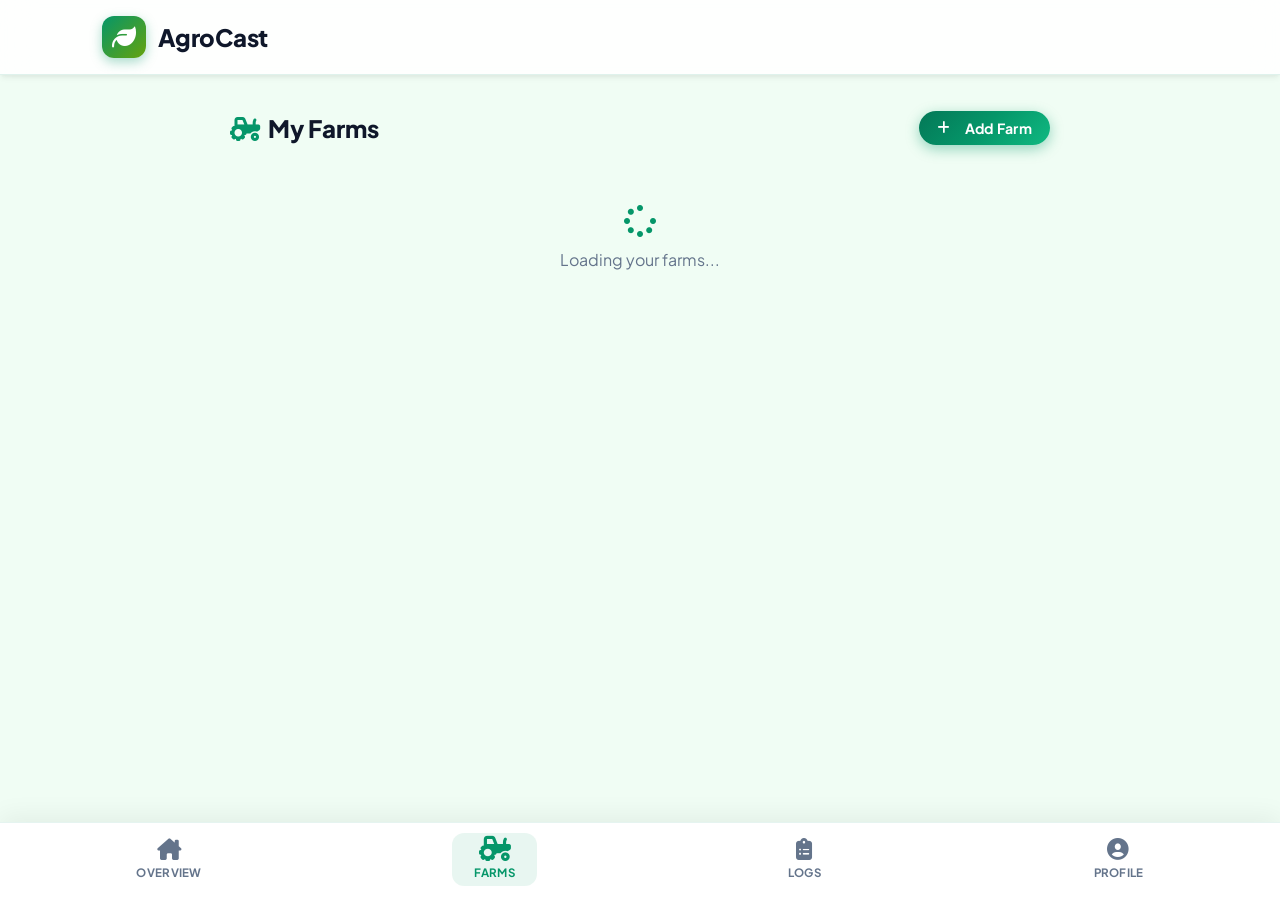
==== agrocast/farm.html @ 1116cd67 "Add files via upload" ====
<!DOCTYPE html>
<html lang="en">

<head>
    <meta charset="UTF-8">
    <meta name="viewport" content="width=device-width, initial-scale=1.0">
    <meta name="theme-color" content="#059669">
    <title>AgroCast | My Farms</title>
    <link rel="stylesheet" href="https://cdnjs.cloudflare.com/ajax/libs/font-awesome/6.4.0/css/all.min.css">
    <link rel="stylesheet" href="./style.css">
    <style>
        .farm-card {
            background: white;
            border-radius: 20px;
            padding: 20px;
            margin-bottom: 16px;
            border: 1px solid rgba(16,185,129,0.12);
            box-shadow: 0 4px 16px rgba(0,0,0,0.04);
        }
        .farm-card-header {
            display: flex;
            justify-content: space-between;
            align-items: flex-start;
            margin-bottom: 12px;
        }
        .farm-name {
            font-size: 1.2rem;
            font-weight: 700;
            color: var(--text-bold);
        }
        .farm-crop-badge {
            background: rgba(16,185,129,0.1);
            color: var(--primary);
            padding: 4px 12px;
            border-radius: 20px;
            font-size: 0.78rem;
            font-weight: 700;
            text-transform: uppercase;
        }
        .farm-meta {
            display: flex;
            flex-wrap: wrap;
            gap: 10px;
            margin-bottom: 16px;
        }
        .farm-meta-item {
            display: flex;
            align-items: center;
            gap: 6px;
            color: var(--text-light);
            font-size: 0.88rem;
        }
        .farm-meta-item i { color: var(--primary); }
        .farm-actions {
            display: flex;
            gap: 8px;
            flex-wrap: wrap;
        }
        .btn-sm {
            padding: 8px 14px;
            border-radius: 12px;
            font-size: 0.82rem;
            font-weight: 600;
            border: none;
            cursor: pointer;
            display: flex;
            align-items: center;
            gap: 6px;
            transition: all 0.2s;
        }
        .btn-primary-sm { background: var(--primary); color: white; }
        .btn-outline-sm { background: transparent; color: var(--primary); border: 1.5px solid var(--primary); }
        .btn-danger-sm { background: transparent; color: #ef4444; border: 1.5px solid #ef4444; }
        .btn-sm:hover { transform: translateY(-1px); opacity: 0.9; }
        .rec-modal-overlay {
            display: none;
            position: fixed; top: 0; left: 0; width: 100%; height: 100%;
            background: rgba(0,0,0,0.55); z-index: 1000;
            align-items: center; justify-content: center;
        }
        .rec-modal-box {
            background: white; border-radius: 24px; padding: 28px;
            width: 92%; max-width: 440px; max-height: 80vh; overflow-y: auto;
        }
        .rec-item {
            background: rgba(16,185,129,0.05);
            border-left: 3px solid var(--primary);
            padding: 12px 14px;
            border-radius: 10px;
            margin-bottom: 10px;
        }
        .rec-item .rec-type { font-weight: 700; color: var(--primary); font-size: 0.82rem; text-transform: uppercase; }
        .rec-item .rec-msg { color: var(--text-main); font-size: 0.9rem; margin-top: 4px; }
        .priority-HIGH { border-left-color: #ef4444; }
        .priority-HIGH .rec-type { color: #ef4444; }
        .priority-MEDIUM { border-left-color: #f59e0b; }
        .priority-MEDIUM .rec-type { color: #d97706; }
        .edit-form { display: none; margin-top: 16px; padding-top: 16px; border-top: 1px solid rgba(0,0,0,0.08); }
        .edit-form.open { display: block; }
        .loading-state { text-align: center; padding: 40px 20px; color: var(--text-light); }
        .loading-state i { font-size: 2rem; margin-bottom: 12px; color: var(--primary); }
        body.app-page {
            background-image: url('https://images.unsplash.com/photo-1500382017468-9049fed747ef?q=80&w=2000&auto=format&fit=crop');
            background-size: cover;
            background-position: center;
            background-attachment: fixed;
        }
    </style>
</head>

<body class="app-page">
    <nav class="navbar">
        <div class="nav-brand"><i class="fas fa-leaf"></i> AgroCast</div>
        <div id="userGreeting" style="font-weight:700; color:var(--text-bold);"></div>
    </nav>

    <main class="dashboard-container">
        <div style="display: flex; justify-content: space-between; align-items: center; margin-bottom: 20px;">
            <h2 style="font-size: 1.5rem; font-weight: 800; color: var(--text-bold);">
                <i class="fas fa-tractor" style="color: var(--primary); margin-right: 8px;"></i>My Farms
            </h2>
            <button id="openAddFarmBtn" style="border-radius: 50px; font-size: 0.88rem; padding: 10px 18px; font-weight: 700;">
                <i class="fas fa-plus" style="margin-right: 6px;"></i> Add Farm
            </button>
        </div>

        <div id="farmsContainer">
            <div class="loading-state">
                <i class="fas fa-spinner fa-spin"></i>
                <p>Loading your farms...</p>
            </div>
        </div>
    </main>

    <!-- Recommendations Modal -->
    <div id="recModal" class="rec-modal-overlay">
        <div class="rec-modal-box">
            <div style="display: flex; justify-content: space-between; align-items: center; margin-bottom: 20px;">
                <h3 id="recModalTitle" style="font-size: 1.2rem; font-weight: 800;">Farm Recommendations</h3>
                <button id="closeRecModal" style="background: none; border: none; cursor: pointer; font-size: 1.4rem; color: var(--text-light);">✕</button>
            </div>
            <div id="recModalBody">
                <div class="loading-state"><i class="fas fa-spinner fa-spin"></i><p>Loading recommendations...</p></div>
            </div>
        </div>
    </div>

    <!-- Add Farm Modal (reused from dashboard) -->
    <div id="createFarmModal" style="display: none; position: fixed; top: 0; left: 0; width: 100%; height: 100%; background: rgba(0,0,0,0.5); z-index: 1000; align-items: center; justify-content: center;">
        <div class="card" style="width: 90%; max-width: 400px; padding: 24px; background: white;">
            <h3 style="margin-bottom: 8px;">Register Your Farm</h3>
            <p style="color: var(--text-light); margin-bottom: 20px; font-size: 0.9rem;">Enter your farm details to get accurate crop recommendations.</p>
            <div class="input-group">
                <label>Farm Name</label>
                <input type="text" id="farmName" placeholder="e.g. Sunny Acres Farm">
            </div>
            <div class="input-group">
                <label>Location (City)</label>
                <input type="text" id="farmLocation" placeholder="e.g. Lagos">
            </div>
            <div class="input-group">
                <label>State</label>
                <input type="text" id="farmState" placeholder="e.g. Lagos">
            </div>
            <div class="input-group">
                <label>Primary Crop</label>
                <select id="farmCrop" style="width: 100%; padding: 12px; border: 1px solid var(--border-color); border-radius: 12px; background: var(--bg-light); font-family: inherit; font-size: 1rem;">
                    <option value="">Loading crops...</option>
                </select>
            </div>
            <button id="submitFarmBtn" style="margin-top: 10px;">Save Farm Details</button>
            <button id="cancelFarmBtn" style="margin-top: 8px; background: transparent; color: var(--text-light); border: 1.5px solid var(--border-color);">Cancel</button>
        </div>
    </div>

    <div class="bottom-nav">
        <a href="dashboard.html" class="nav-item">
            <i class="fas fa-house-chimney"></i><span>Overview</span>
        </a>
        <a href="farm.html" class="nav-item active">
            <i class="fas fa-tractor"></i><span>Farms</span>
        </a>
        <a href="logs.html" class="nav-item">
            <i class="fas fa-clipboard-list"></i><span>Logs</span>
        </a>
        <a href="profile.html" class="nav-item">
            <i class="fas fa-user-circle"></i><span>Profile</span>
        </a>
    </div>

    <script src="./config.js"></script>
    <script src="./app.js"></script>
</body>

</html>
---- agrocast/style.css ----
@import url('https://fonts.googleapis.com/css2?family=Plus+Jakarta+Sans:wght@300;400;500;600;700;800&display=swap');

/* =============================================
   DESIGN TOKENS
   ============================================= */
:root {
    --primary:        #059669;
    --primary-light:  #10b981;
    --primary-dark:   #047857;
    --teal:           #0d9488;
    --lime:           #65a30d;
    --accent:         #f59e0b;
    --accent-warm:    #ef4444;
    --gold:           #eab308;

    --surface:        rgba(255, 255, 255, 0.70);
    --surface-solid:  rgba(255, 255, 255, 0.97);
    --bg-light:       #f0fdf4;
    --border-color:   rgba(0, 0, 0, 0.08);

    --text-bold:  #0f172a;
    --text-main:  #334155;
    --text-light: #64748b;

    --shadow-sm:   0 4px 6px -1px rgba(0,0,0,0.06), 0 2px 4px -1px rgba(0,0,0,0.04);
    --shadow-md:   0 10px 25px -3px rgba(0,0,0,0.08), 0 4px 6px -2px rgba(0,0,0,0.04);
    --shadow-lg:   0 25px 50px -8px rgba(0,0,0,0.12), 0 10px 20px -5px rgba(0,0,0,0.06);
    --shadow-glow: 0 0 30px rgba(16, 185, 129, 0.25);
    --shadow-gold: 0 8px 24px rgba(234, 179, 8, 0.35);

    --radius-lg: 24px;
    --radius-md: 16px;
    --radius-sm: 12px;
    --radius-pill: 50px;
}

/* =============================================
   RESET & BASE
   ============================================= */
*, *::before, *::after {
    box-sizing: border-box;
    margin: 0;
    padding: 0;
}

body {
    font-family: 'Plus Jakarta Sans', sans-serif;
    color: var(--text-main);
    overflow-x: hidden;
    -webkit-font-smoothing: antialiased;
    min-height: 100vh;
    background-color: var(--bg-light);
}

a { text-decoration: none; color: inherit; }

/* =============================================
   NAVBAR
   ============================================= */
.navbar {
    display: flex;
    justify-content: space-between;
    align-items: center;
    padding: 16px 8%;
    background: rgba(255, 255, 255, 0.88);
    backdrop-filter: blur(16px);
    -webkit-backdrop-filter: blur(16px);
    border-bottom: 1px solid rgba(5, 150, 105, 0.12);
    position: sticky;
    top: 0;
    z-index: 200;
    box-shadow: var(--shadow-sm);
}

.nav-brand {
    display: flex;
    align-items: center;
    gap: 12px;
    font-weight: 800;
    color: var(--text-bold);
    font-size: 1.5rem;
    letter-spacing: -0.5px;
}

.nav-brand i {
    color: white;
    background: linear-gradient(135deg, var(--primary), var(--lime));
    padding: 9px 10px;
    border-radius: 12px;
    box-shadow: 0 4px 12px rgba(5,150,105,0.35);
}

.nav-auth {
    display: flex;
    align-items: center;
    gap: 16px;
}

.nav-link {
    font-weight: 600;
    color: var(--text-main);
    font-size: 0.95rem;
    padding: 8px 14px;
    border-radius: var(--radius-sm);
    transition: all 0.2s;
}

.nav-link:hover {
    color: var(--primary);
    background: rgba(5, 150, 105, 0.07);
}

/* =============================================
   BUTTONS — Beautiful & Bold
   ============================================= */
button,
.btn-sm,
.btn-lg,
.btn-outline {
    font-family: 'Plus Jakarta Sans', sans-serif;
    font-weight: 700;
    cursor: pointer;
    border: none;
    display: inline-flex;
    align-items: center;
    justify-content: center;
    gap: 8px;
    transition: all 0.3s cubic-bezier(0.34, 1.56, 0.64, 1);
    text-decoration: none;
    line-height: 1;
    letter-spacing: 0.3px;
}

/* Default / primary button */
button,
.btn-sm {
    background: linear-gradient(135deg, var(--primary-dark) 0%, var(--primary) 50%, var(--primary-light) 100%);
    color: white;
    padding: 13px 26px;
    font-size: 0.95rem;
    border-radius: var(--radius-md);
    box-shadow: 0 4px 14px rgba(5, 150, 105, 0.4);
}

button:hover,
.btn-sm:hover {
    transform: translateY(-3px) scale(1.02);
    box-shadow: 0 10px 28px rgba(5, 150, 105, 0.45);
}

/* Big CTA button */
.btn-lg {
    background: linear-gradient(135deg, var(--gold) 0%, var(--accent) 100%);
    color: #1a1000;
    padding: 18px 48px;
    font-size: 1.1rem;
    border-radius: var(--radius-pill);
    box-shadow: var(--shadow-gold);
}

.btn-lg:hover {
    transform: translateY(-4px) scale(1.03);
    box-shadow: 0 14px 32px rgba(234, 179, 8, 0.45);
}

/* Outline button */
.btn-outline {
    background: transparent;
    color: var(--primary);
    padding: 12px 24px;
    font-size: 0.95rem;
    border: 2px solid var(--primary);
    border-radius: var(--radius-md);
}

.btn-outline:hover {
    background: var(--primary);
    color: white;
    transform: translateY(-2px);
    box-shadow: 0 8px 20px rgba(5, 150, 105, 0.3);
}

/* Full-width button inside login-card */
.login-card button {
    width: 100%;
    padding: 15px;
    font-size: 1rem;
    border-radius: var(--radius-sm);
}

/* =============================================
   HOME PAGE — HERO with full background
   ============================================= */
.home-hero {
    position: relative;
    padding: 130px 5% 90px;
    text-align: center;
    background:
        linear-gradient(160deg, rgba(4, 120, 87, 0.75) 0%, rgba(5, 150, 105, 0.55) 40%, rgba(101, 163, 13, 0.40) 100%),
        url('https://images.unsplash.com/photo-1500937386664-56d1dfef3854?q=80&w=1800&auto=format&fit=crop') center/cover no-repeat;
    overflow: hidden;
}

/* soft vignette flare */
.home-hero::before {
    content: '';
    position: absolute;
    inset: 0;
    background: radial-gradient(ellipse at 50% 100%, rgba(0,0,0,0.25) 0%, transparent 70%);
    pointer-events: none;
}

.home-hero h1 {
    font-size: clamp(2.6rem, 5.5vw, 4rem);
    font-weight: 800;
    color: #ffffff;
    letter-spacing: -1.5px;
    margin-bottom: 18px;
    text-shadow: 0 3px 20px rgba(0,0,0,0.25);
    position: relative;
}

.home-hero p {
    font-size: 1.2rem;
    color: rgba(255,255,255,0.88);
    max-width: 520px;
    margin: 0 auto 36px;
    line-height: 1.65;
    position: relative;
}

/* floating hero badge */
.hero-badge {
    display: inline-flex;
    align-items: center;
    gap: 8px;
    background: rgba(255,255,255,0.18);
    backdrop-filter: blur(12px);
    border: 1px solid rgba(255,255,255,0.35);
    color: #ffffff;
    font-size: 0.8rem;
    font-weight: 700;
    letter-spacing: 1.2px;
    text-transform: uppercase;
    padding: 8px 18px;
    border-radius: var(--radius-pill);
    margin-bottom: 22px;
    position: relative;
}

/* =============================================
   MAIN FEED / DASHBOARD CONTAINER
   ============================================= */
.dashboard-container {
    max-width: 860px;
    margin: 0 auto;
    padding: 36px 20px 120px;
}

/* =============================================
   CARD
   ============================================= */
.card {
    background: var(--surface-solid);
    border-radius: var(--radius-lg);
    box-shadow: var(--shadow-md);
    border: 1px solid rgba(255, 255, 255, 0.85);
    overflow: hidden;
    transition: transform 0.35s cubic-bezier(0.34, 1.56, 0.64, 1), box-shadow 0.35s ease;
    padding: 28px;
}

.card:hover {
    transform: translateY(-8px);
    box-shadow: var(--shadow-lg), var(--shadow-glow);
}

/* =============================================
   NEWS FEED CARDS
   ============================================= */
.news-section {
    margin-bottom: 50px;
    animation: fadeInUp 0.7s ease-out both;
}

.news-section:nth-child(2) { animation-delay: 0.1s; }
.news-section:nth-child(3) { animation-delay: 0.2s; }

.news-section .card { padding: 0; }

.feed-img {
    width: 100%;
    height: 420px;
    object-fit: cover;
    display: block;
    transition: transform 0.5s ease;
}

.card:hover .feed-img { transform: scale(1.03); }

.card-content {
    padding: 30px 32px 32px;
}

.card-label {
    font-size: 0.72rem;
    font-weight: 800;
    color: var(--primary);
    letter-spacing: 2px;
    margin-bottom: 18px;
    text-transform: uppercase;
    display: flex;
    align-items: center;
    gap: 10px;
}

.card-label::before {
    content: '';
    width: 9px;
    height: 9px;
    background: linear-gradient(135deg, var(--accent), var(--gold));
    border-radius: 50%;
    flex-shrink: 0;
    box-shadow: 0 0 6px rgba(245,158,11,0.5);
}

.news-item {
    margin-bottom: 22px;
}

.news-item:last-child { margin-bottom: 0; }

.news-item h4 {
    font-size: 1.3rem;
    color: var(--text-bold);
    margin-bottom: 9px;
    font-weight: 700;
    line-height: 1.3;
}

.news-item p {
    color: var(--text-light);
    line-height: 1.7;
    font-size: 1rem;
}

/* =============================================
   CTA SECTION
   ============================================= */
.cta-section {
    position: relative;
    text-align: center;
    padding: 80px 40px;
    border-radius: var(--radius-lg);
    overflow: hidden;
    background:
        linear-gradient(160deg, rgba(4,120,87,0.82) 0%, rgba(13,148,136,0.75) 100%),
        url('https://images.unsplash.com/photo-1416879595882-3373a0480b5b?q=80&w=1400&auto=format&fit=crop') center/cover no-repeat;
    box-shadow: var(--shadow-lg);
}

.cta-section::before {
    content: '';
    position: absolute;
    top: -60px; right: -60px;
    width: 220px; height: 220px;
    background: radial-gradient(circle, rgba(234,179,8,0.3) 0%, transparent 70%);
    border-radius: 50%;
}

.cta-section h3 {
    font-size: 2rem;
    font-weight: 800;
    color: #fff;
    margin-bottom: 14px;
    position: relative;
    text-shadow: 0 2px 12px rgba(0,0,0,0.2);
}

.cta-section p {
    color: rgba(255,255,255,0.85);
    font-size: 1.1rem;
    margin-bottom: 32px;
    line-height: 1.65;
    position: relative;
}

/* =============================================
   LOGIN & REGISTER PAGES
   ============================================= */
.hero-wrapper {
    min-height: 100vh;
    display: flex;
    align-items: center;
    justify-content: center;
    padding: 40px 20px;
    position: relative;
    background:
        linear-gradient(160deg, rgba(4,120,87,0.80) 0%, rgba(5,150,105,0.60) 45%, rgba(13,148,136,0.65) 100%),
        url('https://images.unsplash.com/photo-1464226184884-fa280b87c399?q=80&w=1600&auto=format&fit=crop') center/cover no-repeat fixed;
}

/* decorative blobs */
.hero-wrapper::before,
.hero-wrapper::after {
    content: '';
    position: absolute;
    border-radius: 50%;
    pointer-events: none;
}

.hero-wrapper::before {
    width: 400px; height: 400px;
    top: -120px; left: -120px;
    background: radial-gradient(circle, rgba(234,179,8,0.18) 0%, transparent 70%);
}
.hero-wrapper::after {
    width: 300px; height: 300px;
    bottom: -80px; right: -80px;
    background: radial-gradient(circle, rgba(16,185,129,0.2) 0%, transparent 70%);
}

.login-card {
    background: rgba(255,255,255,0.97);
    border-radius: var(--radius-lg);
    box-shadow:
        0 32px 64px rgba(0,0,0,0.18),
        0 8px 24px rgba(0,0,0,0.1),
        inset 0 1px 0 rgba(255,255,255,0.9);
    padding: 48px 44px;
    width: 100%;
    max-width: 450px;
    text-align: center;
    border: 1px solid rgba(255,255,255,0.8);
    animation: fadeInUp 0.55s cubic-bezier(0.34, 1.56, 0.64, 1) both;
    position: relative;
    z-index: 1;
    backdrop-filter: blur(20px);
}

.login-card h2 {
    font-size: 2rem;
    font-weight: 800;
    color: var(--text-bold);
    margin-bottom: 6px;
    letter-spacing: -0.5px;
}

.subtitle {
    color: var(--text-light);
    font-size: 0.95rem;
    margin-bottom: 32px;
}

.brand-badge {
    width: 72px;
    height: 72px;
    background: linear-gradient(135deg, var(--primary-dark), var(--primary-light));
    border-radius: 22px;
    display: inline-flex;
    align-items: center;
    justify-content: center;
    color: white;
    margin-bottom: 22px;
    box-shadow: 0 10px 28px rgba(5, 150, 105, 0.45);
    transition: transform 0.3s ease;
}

.brand-badge:hover { transform: rotate(-6deg) scale(1.08); }

/* =============================================
   INPUT GROUP
   ============================================= */
.input-group {
    text-align: left;
    margin-bottom: 18px;
}

.input-group label {
    display: block;
    font-size: 0.82rem;
    font-weight: 700;
    color: var(--text-bold);
    margin-bottom: 7px;
    letter-spacing: 0.4px;
    text-transform: uppercase;
}

.input-group input,
.input-group select {
    width: 100%;
    padding: 13px 16px;
    border: 1.5px solid rgba(0,0,0,0.10);
    border-radius: var(--radius-sm);
    background: #f8fafc;
    font-family: 'Plus Jakarta Sans', sans-serif;
    font-size: 0.95rem;
    color: var(--text-bold);
    transition: border-color 0.2s, box-shadow 0.2s, background 0.2s;
    outline: none;
}

.input-group input:focus,
.input-group select:focus {
    border-color: var(--primary);
    background: #ffffff;
    box-shadow: 0 0 0 4px rgba(16, 185, 129, 0.14);
}

/* =============================================
   DASHBOARD — WEATHER CARD
   ============================================= */
.weather-card {
    position: relative;
    overflow: hidden;
    background:
        linear-gradient(145deg, rgba(255,255,255,0.95), rgba(240,253,244,0.95)),
        url('https://images.unsplash.com/photo-1504608524841-42584120d1e0?q=80&w=800&auto=format&fit=crop') center/cover no-repeat !important;
}

.weather-main {
    display: flex;
    align-items: flex-end;
    gap: 16px;
    margin: 16px 0;
}

.temp-big {
    font-size: 5rem;
    font-weight: 800;
    color: var(--text-bold);
    line-height: 1;
    text-shadow: 2px 4px 10px rgba(0,0,0,0.05);
    letter-spacing: -3px;
}

.advisory-box {
    display: flex;
    align-items: flex-start;
    gap: 14px;
    background: linear-gradient(135deg, rgba(255,251,235,0.95), rgba(255,247,224,0.95));
    border: 1px solid rgba(245, 158, 11, 0.25);
    border-radius: var(--radius-md);
    padding: 18px 22px;
    margin-top: 22px;
    box-shadow: 0 4px 14px rgba(245,158,11,0.1);
}

.advisory-box p {
    color: #92400e;
    font-size: 0.95rem;
    line-height: 1.55;
    font-weight: 500;
}

/* =============================================
   PROFILE
   ============================================= */
.profile-card { text-align: center; }

.profile-banner {
    height: 140px;
    width: 100%;
    background:
        linear-gradient(135deg, rgba(5,150,105,0.7), rgba(13,148,136,0.7)),
        url('https://images.unsplash.com/photo-1592982537447-7440770cbfc9?q=80&w=1200&auto=format&fit=crop') center/cover no-repeat;
}

.profile-details {
    margin-top: 24px;
    padding: 20px 24px;
    border-radius: var(--radius-md);
    display: flex;
    flex-direction: column;
    gap: 14px;
    background: rgba(248, 250, 252, 0.8);
    border: 1px solid rgba(5, 150, 105, 0.1);
    backdrop-filter: blur(8px);
}

.profile-details p {
    display: flex;
    align-items: center;
    gap: 12px;
    font-size: 0.95rem;
    color: var(--text-main);
    font-weight: 500;
}

/* =============================================
   BOTTOM NAV
   ============================================= */
.bottom-nav {
    position: fixed;
    bottom: 0; left: 0; right: 0;
    background: rgba(255,255,255,0.96);
    backdrop-filter: blur(16px);
    -webkit-backdrop-filter: blur(16px);
    border-top: 1px solid rgba(5, 150, 105, 0.10);
    display: flex;
    justify-content: space-around;
    align-items: center;
    padding: 10px 0 max(14px, env(safe-area-inset-bottom));
    z-index: 200;
    box-shadow: 0 -6px 24px rgba(0,0,0,0.06);
}

.nav-item {
    display: flex;
    flex-direction: column;
    align-items: center;
    gap: 4px;
    color: var(--text-light);
    font-size: 0.72rem;
    font-weight: 700;
    text-decoration: none;
    transition: all 0.25s cubic-bezier(0.34, 1.56, 0.64, 1);
    padding: 6px 22px;
    border-radius: var(--radius-sm);
    letter-spacing: 0.3px;
    text-transform: uppercase;
}

.nav-item i {
    font-size: 1.35rem;
    transition: transform 0.25s cubic-bezier(0.34, 1.56, 0.64, 1);
}

.nav-item:hover { color: var(--primary); }

.nav-item.active {
    color: var(--primary);
    background: rgba(5, 150, 105, 0.09);
}

.nav-item.active i { transform: scale(1.18); }

/* =============================================
   PAGE BACKGROUND (Dashboard & Profile)
   ============================================= */
body.app-page {
    background-color: #f0fdf4;
    background-image:
        radial-gradient(at 5% 10%, hsla(152, 94%, 31%, 0.07) 0px, transparent 55%),
        radial-gradient(at 95% 90%, hsla(175, 80%, 39%, 0.07) 0px, transparent 55%),
        radial-gradient(at 50% 50%, hsla(90, 70%, 40%, 0.04) 0px, transparent 70%);
}

/* =============================================
   ANIMATIONS
   ============================================= */
@keyframes fadeInUp {
    from { opacity: 0; transform: translateY(36px); }
    to   { opacity: 1; transform: translateY(0); }
}

@keyframes pulse-dot {
    0%, 100% { opacity: 1; transform: scale(1); }
    50%       { opacity: 0.6; transform: scale(0.7); }
}

/* =============================================
   RESPONSIVE
   ============================================= */
@media (max-width: 768px) {
    .navbar        { padding: 14px 5%; }
    .home-hero     { padding: 90px 5% 60px; }
    .home-hero h1  { font-size: 2.3rem; }
    .feed-img      { height: 250px; }
    .dashboard-container { padding: 20px 14px 100px; }
    .login-card    { padding: 36px 24px; }
    .temp-big      { font-size: 3.5rem; }
    .cta-section   { padding: 50px 24px; }
    .cta-section h3 { font-size: 1.6rem; }
    .btn-lg        { padding: 15px 36px; font-size: 1rem; }
}
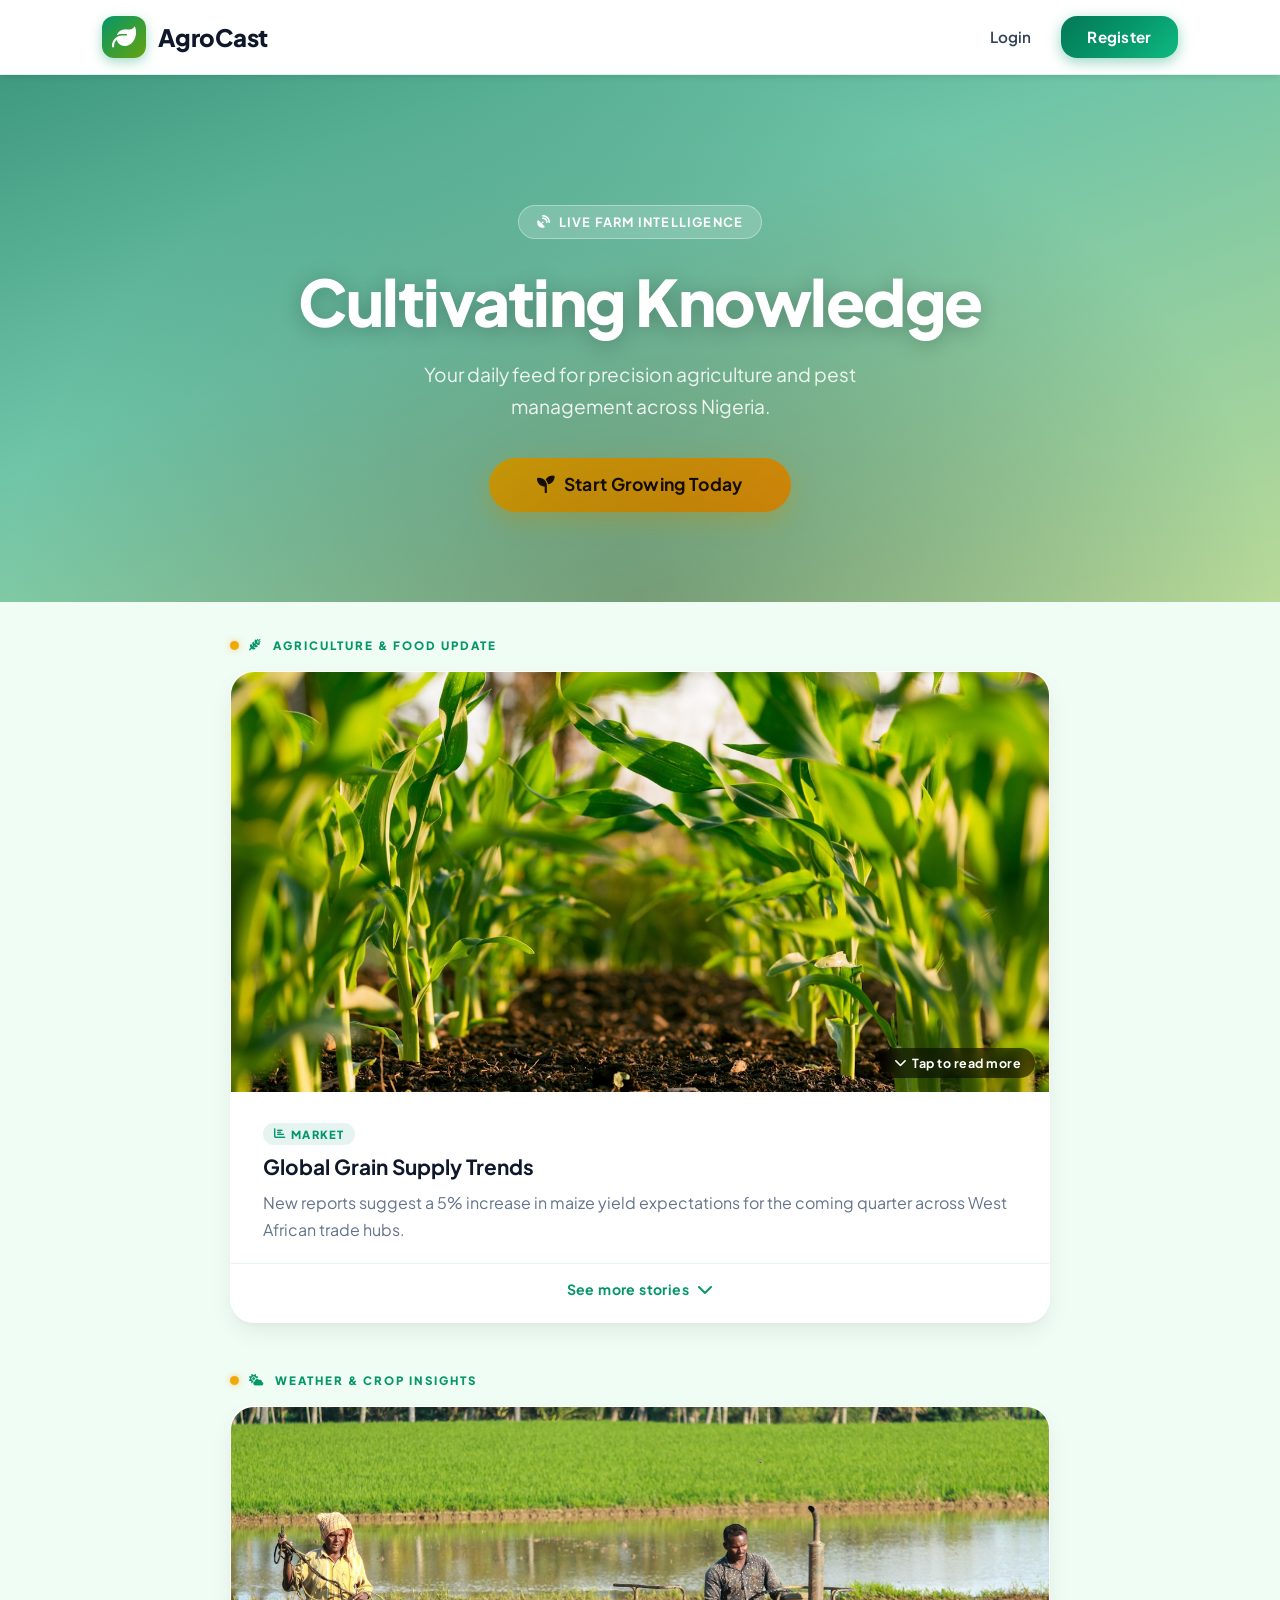
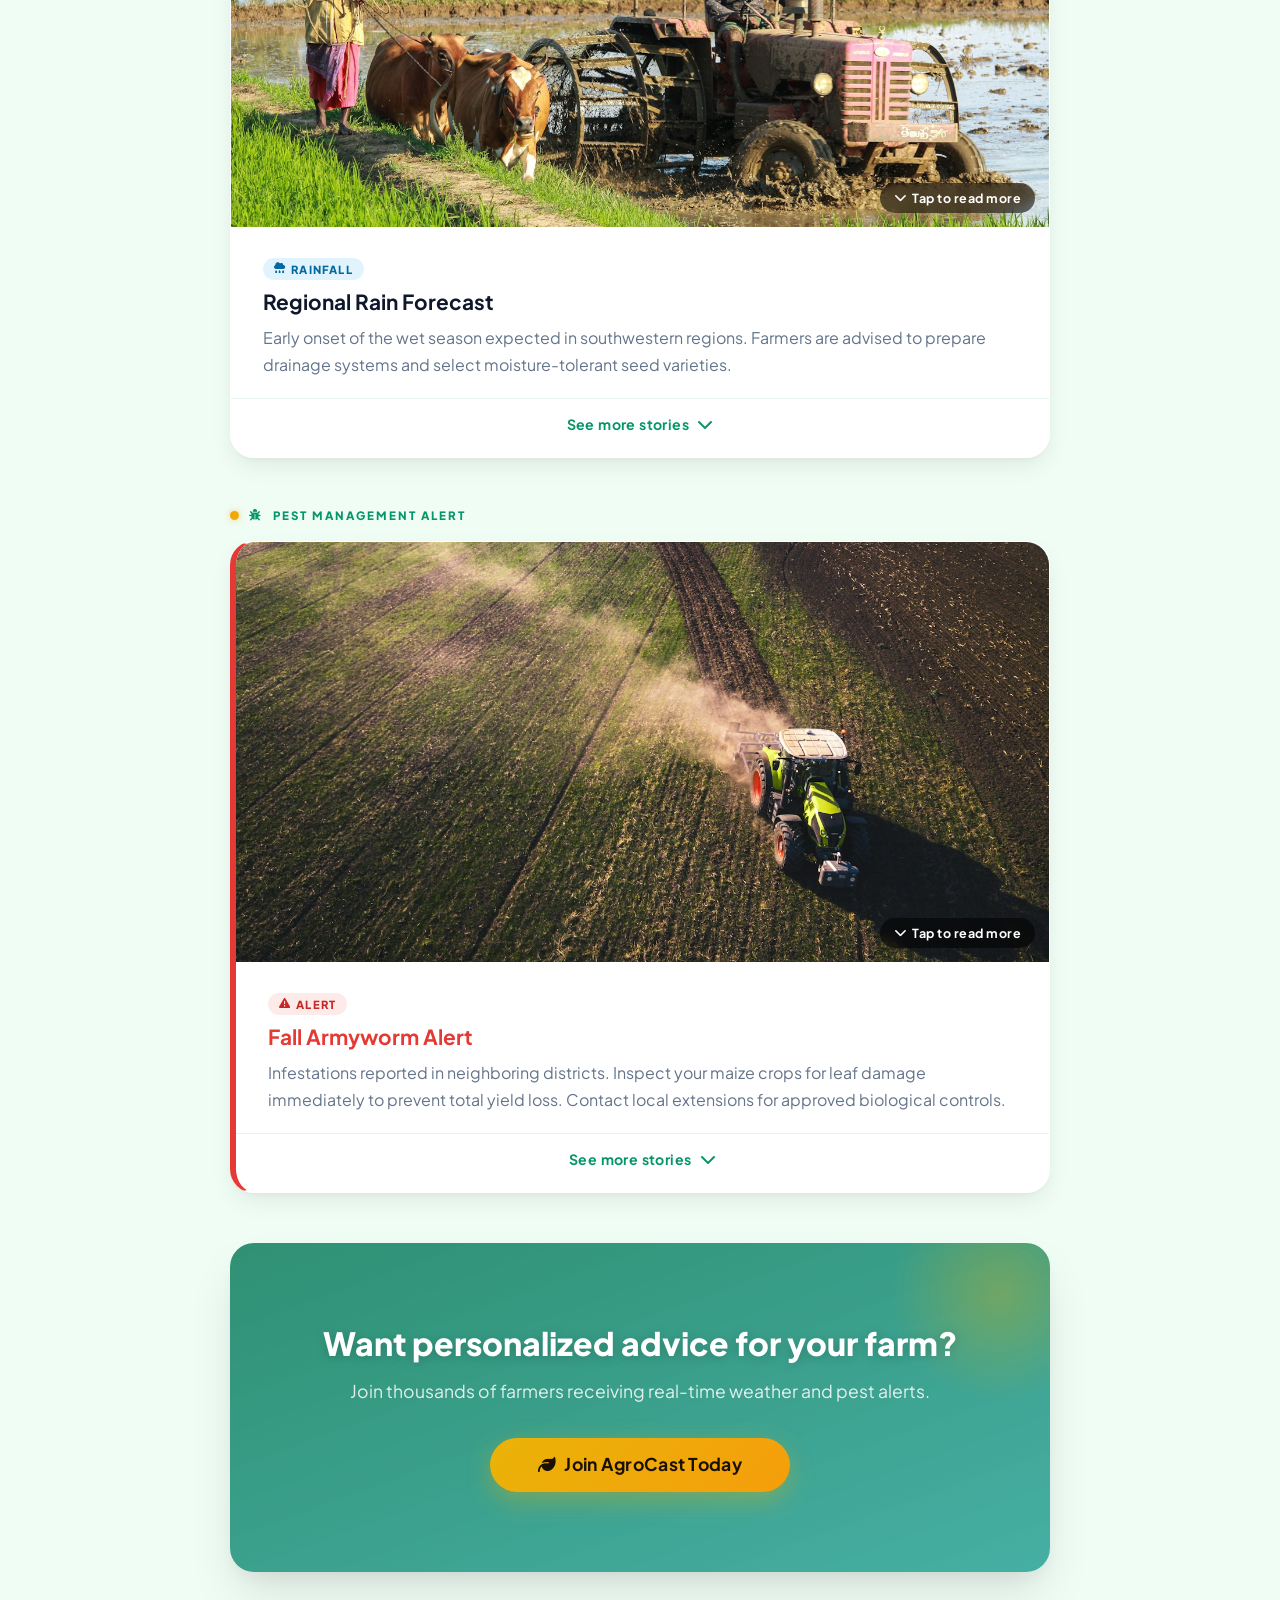
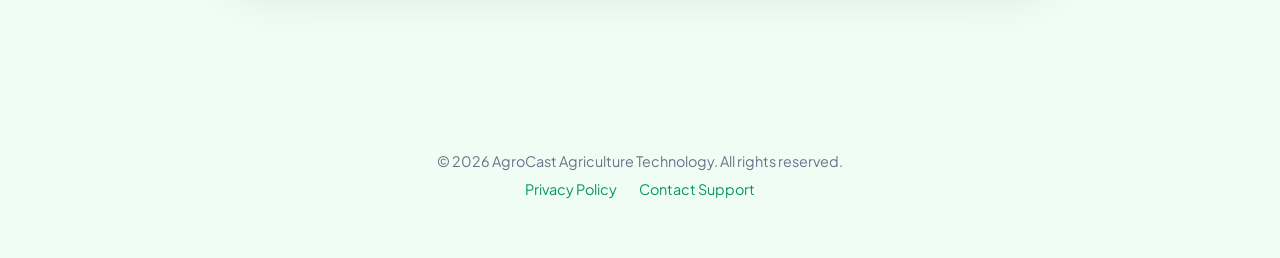
==== commit 42cb4b19: "Add files via upload" ====
--- a/agrocast/farm.html
+++ b/agrocast/farm.html
@@ -162,12 +162,17 @@
                 <label>State</label>
                 <input type="text" id="farmState" placeholder="e.g. Lagos">
             </div>
+            <p style="font-size: 0.75rem; color: var(--text-light); margin-top: -10px; margin-bottom: 15px;"><i class="fas fa-info-circle"></i> Coordinates are automatically retrieved based on your City and State.</p>
             <div class="input-group">
                 <label>Primary Crop</label>
                 <select id="farmCrop" style="width: 100%; padding: 12px; border: 1px solid var(--border-color); border-radius: 12px; background: var(--bg-light); font-family: inherit; font-size: 1rem;">
                     <option value="">Loading crops...</option>
                 </select>
             </div>
+            <div class="input-group">
+                <label>Farm Size (Hectares)</label>
+                <input type="number" id="farmSize" placeholder="e.g. 2.5" step="0.1" min="0.1" value="1.0">
+            </div>
             <button id="submitFarmBtn" style="margin-top: 10px;">Save Farm Details</button>
             <button id="cancelFarmBtn" style="margin-top: 8px; background: transparent; color: var(--text-light); border: 1.5px solid var(--border-color);">Cancel</button>
         </div>
